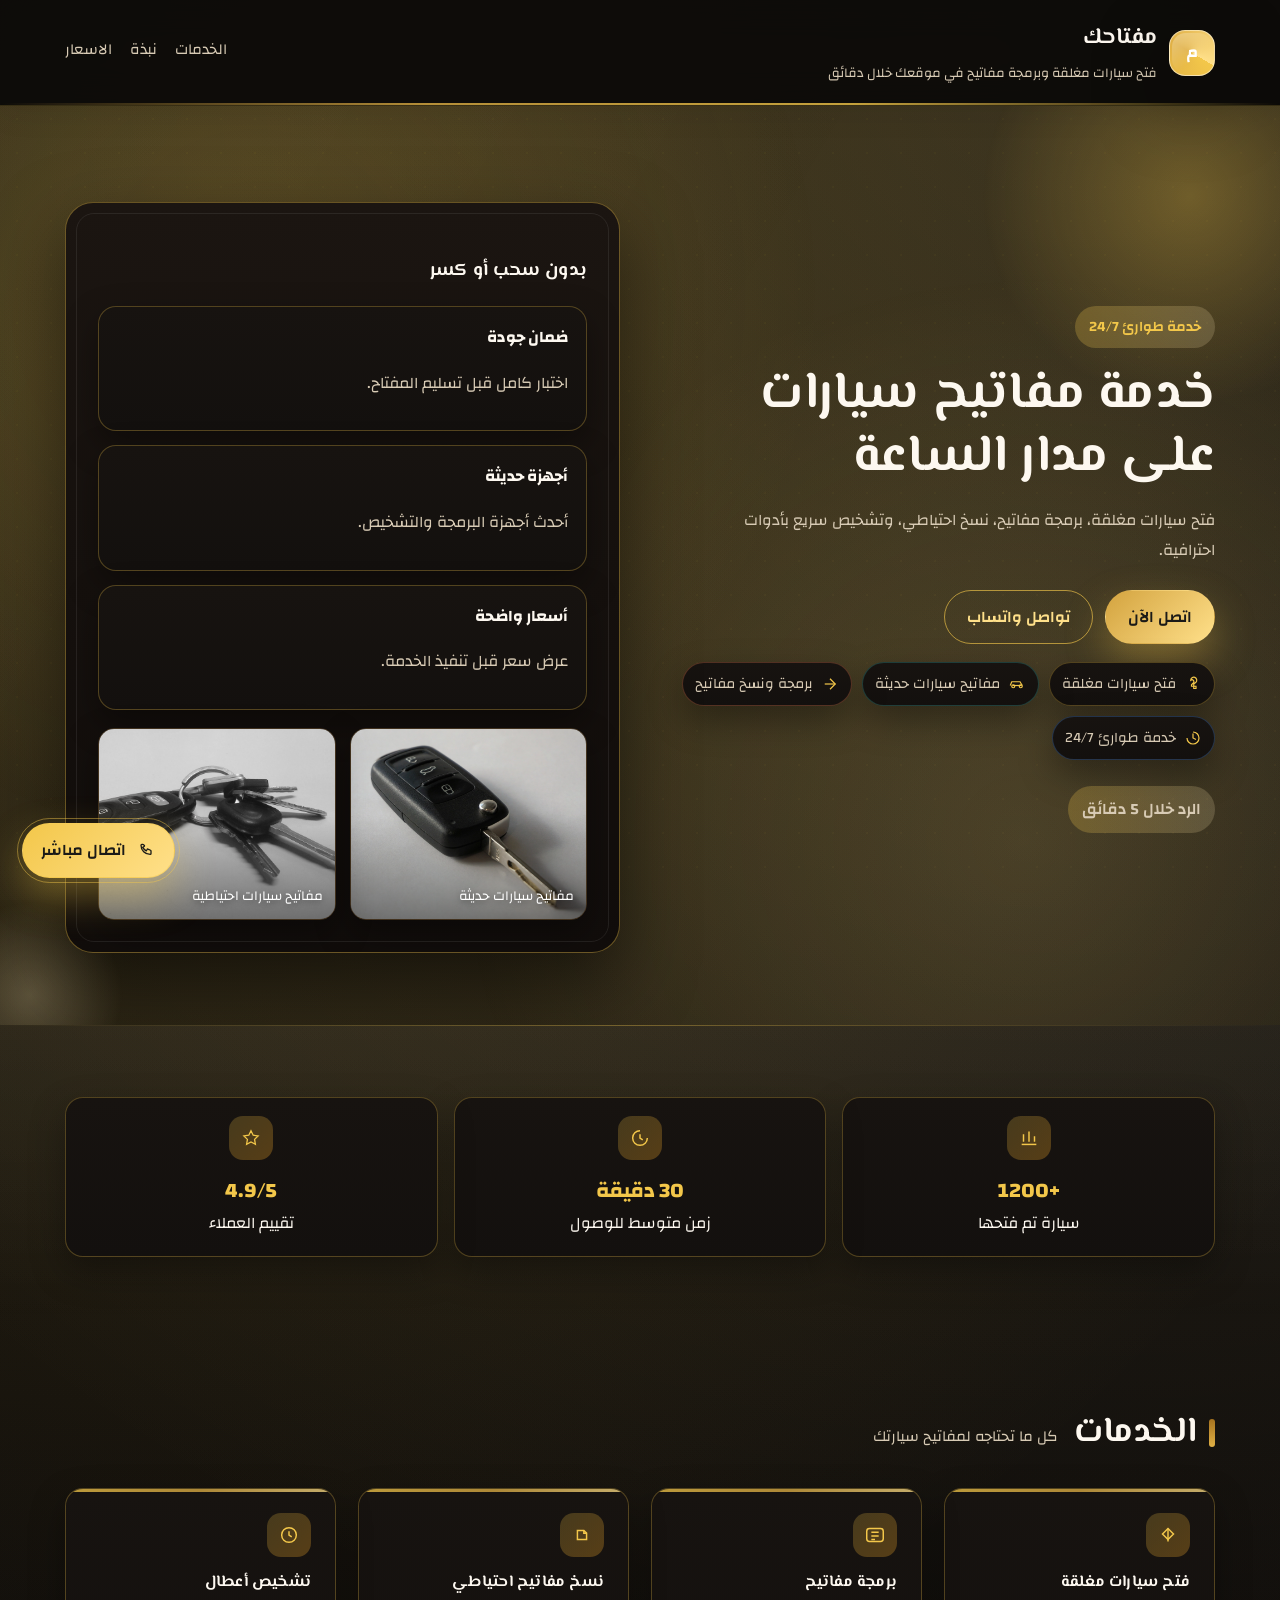
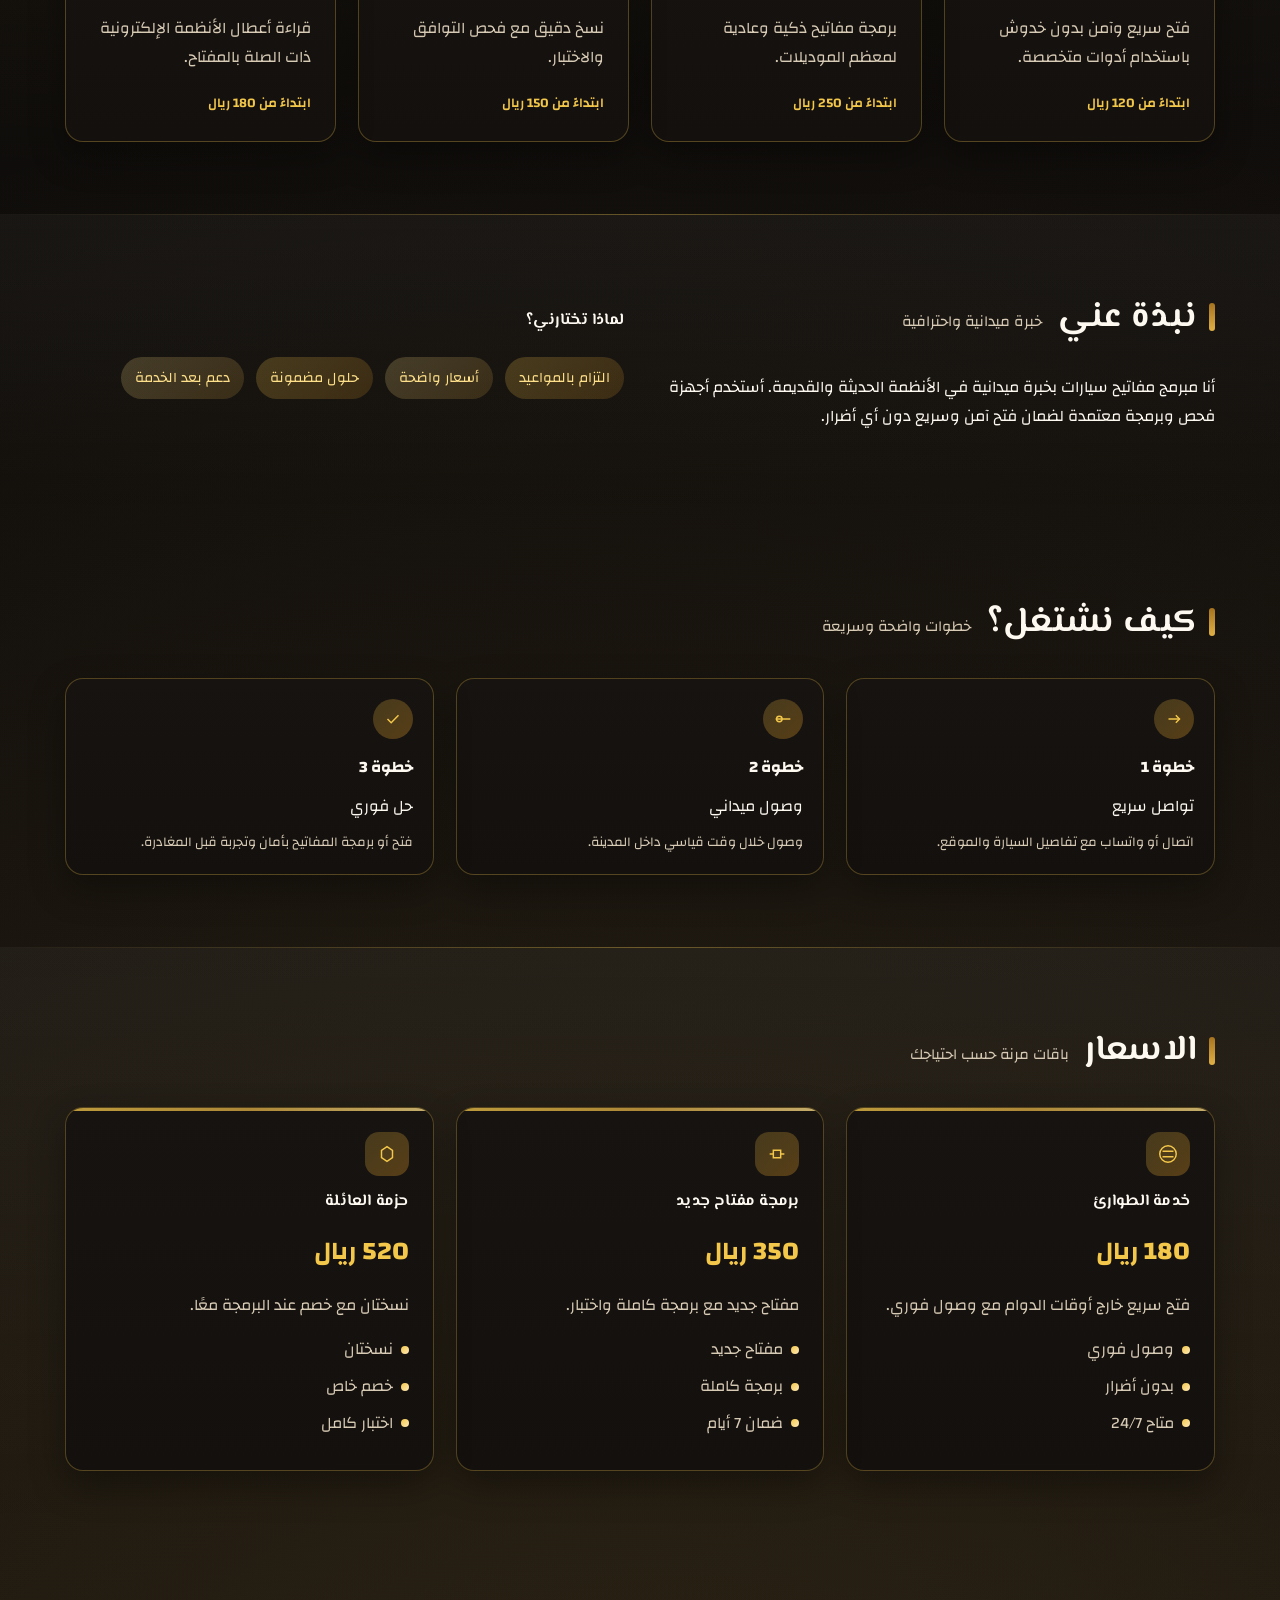
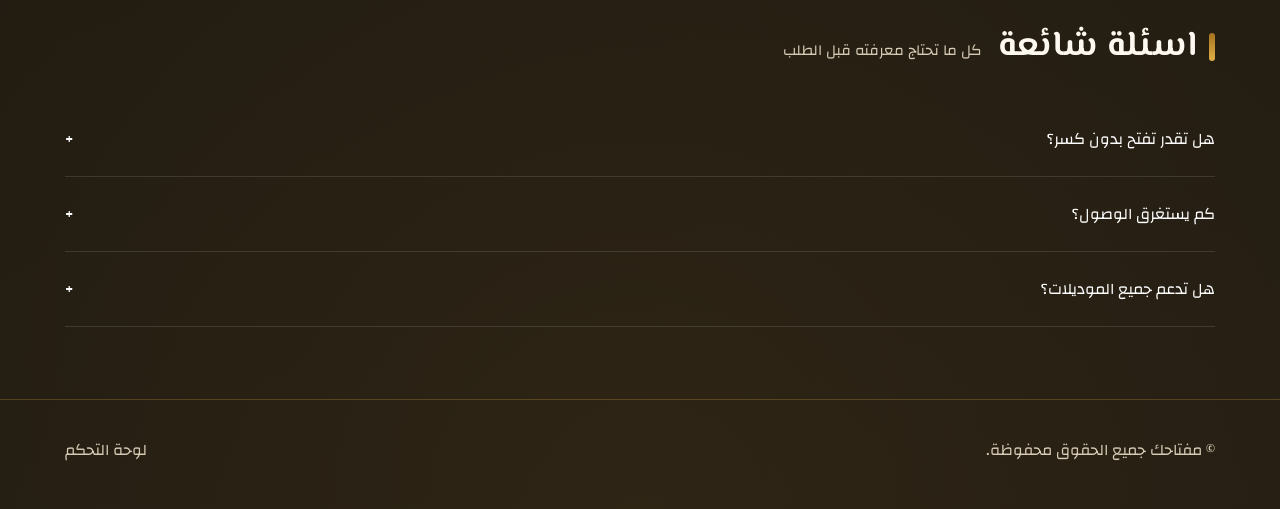
==== index.html @ 47e67a08 "Initial commit" ====
﻿<!DOCTYPE html>
<html lang="ar" dir="rtl">
  <head>
    <meta charset="UTF-8" />
    <meta name="viewport" content="width=device-width, initial-scale=1.0" />
    <meta
      name="keywords"
      content="فتح سيارات مغلقة, مفاتيح سيارات, برمجة مفاتيح, نسخ مفاتيح, فتح أبواب سيارات, فتح سيارات بدون ضرر, طوارئ مفاتيح, مبرمج مفاتيح, فتح سيارات قريب"
    />
    <title>مفتاحك | مفاتيح السيارات</title>
    <link rel="preconnect" href="https://fonts.googleapis.com" />
    <link rel="preconnect" href="https://fonts.gstatic.com" crossorigin />
    <link
      href="https://fonts.googleapis.com/css2?family=Changa:wght@300;400;600;700&family=El+Messiri:wght@400;600;700&display=swap"
      rel="stylesheet"
    />
    <link rel="stylesheet" href="assets/css/styles.css" />
  </head>
  <body>
    <div class="navbar">
      <div class="container inner">
        <div class="brand">
          <div class="brand-mark">م</div>
          <div>
            <h1 id="brandName"></h1>
            <small id="brandTagline"></small>
          </div>
        </div>
        <nav class="nav-links">
          <a href="#services">الخدمات</a>
          <a href="#about">نبذة</a>
          <a href="#pricing">الاسعار</a>
        </nav>
      </div>
    </div>

    <section class="hero">
      <div class="glow"></div>
      <div class="orb"></div>
      <div class="container hero-grid">
        <div>
          <span class="badge" id="heroBadge"></span>
          <h2 id="heroTitle"></h2>
          <p id="heroSubtitle"></p>
          <div class="hero-actions">
            <a class="btn btn-primary" id="ctaPrimary" href="#"></a>
            <a class="btn btn-secondary" id="ctaSecondary" href="#" target="_blank" rel="noopener"></a>
          </div>
          <div class="keyword-strip">
            <div class="keyword-pill">
              <svg viewBox="0 0 24 24" aria-hidden="true">
                <path d="M9 7a4 4 0 1 1 6.9 2.7L13 12v3h-3v-2l2.4-2.3A2 2 0 1 0 9 7Z" fill="none" stroke="currentColor" stroke-width="1.6" />
                <path d="M13 15h3v3h-3z" fill="none" stroke="currentColor" stroke-width="1.6" />
              </svg>
              فتح سيارات مغلقة
            </div>
            <div class="keyword-pill">
              <svg viewBox="0 0 24 24" aria-hidden="true">
                <path d="M3 14l2-5h11l3 5" fill="none" stroke="currentColor" stroke-width="1.6" />
                <path d="M7 17a2 2 0 1 0 0-4 2 2 0 0 0 0 4Zm10 0a2 2 0 1 0 0-4 2 2 0 0 0 0 4Z" fill="none" stroke="currentColor" stroke-width="1.6" />
                <path d="M6 14h12" fill="none" stroke="currentColor" stroke-width="1.6" />
              </svg>
              مفاتيح سيارات حديثة
            </div>
            <div class="keyword-pill">
              <svg viewBox="0 0 24 24" aria-hidden="true">
                <path d="M5 12h14" fill="none" stroke="currentColor" stroke-width="1.6" />
                <path d="M12 5l7 7-7 7" fill="none" stroke="currentColor" stroke-width="1.6" />
              </svg>
              برمجة ونسخ مفاتيح
            </div>
            <div class="keyword-pill">
              <svg viewBox="0 0 24 24" aria-hidden="true">
                <path d="M12 6v6l4 2" fill="none" stroke="currentColor" stroke-width="1.6" />
                <path d="M4 12a8 8 0 1 0 8-8" fill="none" stroke="currentColor" stroke-width="1.6" />
              </svg>
              خدمة طوارئ 24/7
            </div>
          </div>
          <p class="badge" id="responseTime"></p>
        </div>
        <div class="hero-card">
          <h3 id="heroHighlight"></h3>
          <div class="hero-meta">
            <div class="meta-card">
              <strong>ضمان جودة</strong>
              <p>اختبار كامل قبل تسليم المفتاح.</p>
            </div>
            <div class="meta-card">
              <strong>أجهزة حديثة</strong>
              <p>أحدث أجهزة البرمجة والتشخيص.</p>
            </div>
            <div class="meta-card">
              <strong>أسعار واضحة</strong>
              <p>عرض سعر قبل تنفيذ الخدمة.</p>
            </div>
          </div>
          <div class="hero-gallery">
            <figure>
              <img src="assets/images/car-keys.jpg" alt="مفاتيح سيارات حديثة" loading="lazy" />
              <figcaption>مفاتيح سيارات حديثة</figcaption>
            </figure>
            <figure>
              <img src="assets/images/car-remote.jpg" alt="مفاتيح سيارات احتياطية" loading="lazy" />
              <figcaption>مفاتيح سيارات احتياطية</figcaption>
            </figure>
          </div>
        </div>
      </div>
    </section>

    <section class="section">
      <div class="container stat-grid" id="statsList"></div>
    </section>

    <section class="section" id="services">
      <div class="container">
        <div class="section-title">
          <h3>الخدمات</h3>
          <span>كل ما تحتاجه لمفاتيح سيارتك</span>
        </div>
        <div class="grid grid-3" id="serviceList"></div>
      </div>
    </section>

    <section class="section" id="about">
      <div class="container about-layout">
        <div>
          <div class="section-title">
            <h3 id="aboutTitle"></h3>
            <span>خبرة ميدانية واحترافية</span>
          </div>
          <p id="aboutBody"></p>
        </div>
        <div>
          <h4>لماذا تختارني؟</h4>
          <div class="tags" id="aboutValues"></div>
        </div>
      </div>
    </section>

    <section class="section">
      <div class="container">
        <div class="section-title">
          <h3>كيف نشتغل؟</h3>
          <span>خطوات واضحة وسريعة</span>
        </div>
        <div class="grid grid-3" id="processList"></div>
      </div>
    </section>

    <section class="section" id="pricing">
      <div class="container">
        <div class="section-title">
          <h3>الاسعار</h3>
          <span>باقات مرنة حسب احتياجك</span>
        </div>
        <div class="grid grid-3" id="pricingList"></div>
      </div>
    </section>

    <section class="section">
      <div class="container">
        <div class="section-title">
          <h3>اسئلة شائعة</h3>
          <span>كل ما تحتاج معرفته قبل الطلب</span>
        </div>
        <div id="faqList"></div>
      </div>
    </section>

    <footer class="footer">
      <div class="container footer-inner">
        <span>© <span id="brandNameFooter"></span> جميع الحقوق محفوظة.</span>
        <a href="admin.html">لوحة التحكم</a>
      </div>
    </footer>

    <a class="floating-call" id="floatingCall" href="#" aria-label="اتصال مباشر">
      <svg viewBox="0 0 24 24" aria-hidden="true">
        <path
          d="M7 4c-.6 0-1 .4-1 1 0 6.1 4.9 11 11 11 .6 0 1-.4 1-1v-3c0-.4-.2-.7-.6-.9l-3-1.3c-.4-.2-.9 0-1.1.4l-1 1.6a9.7 9.7 0 0 1-4.2-4.2l1.6-1c.4-.2.6-.7.4-1.1L9 4.6C8.8 4.2 8.4 4 8 4H7Z"
          fill="none"
          stroke="currentColor"
          stroke-width="1.6"
          stroke-linejoin="round"
        />
      </svg>
      اتصال مباشر
    </a>

    <script src="assets/js/data.js"></script>
    <script src="assets/js/site.js"></script>
  </body>
</html>
---- assets/css/styles.css ----
﻿:root {
  --bg: #f3efe7;
  --bg-2: #fdf7f1;
  --ink: #1c1a17;
  --muted: #6f5f50;
  --primary: #195c58;
  --primary-2: #3aa7a0;
  --accent: #d4a05a;
  --accent-2: #f2d9ad;
  --accent-3: #e57a52;
  --accent-4: #4a86d7;
  --action: #2b6fe0;
  --action-2: #7fb0ff;
  --card: #fffdf9;
  --border: rgba(28, 24, 20, 0.12);
  --shadow: 0 28px 70px rgba(18, 12, 8, 0.14);
  --shadow-soft: 0 14px 34px rgba(18, 12, 8, 0.08);
  --radius-lg: 28px;
  --radius-md: 18px;
  --radius-sm: 12px;
  --font-body: "Changa", sans-serif;
  --font-display: "El Messiri", "Changa", sans-serif;
}

* {
  box-sizing: border-box;
}

html {
  scroll-behavior: smooth;
}

body {
  margin: 0;
  font-family: var(--font-body);
  background:
    radial-gradient(circle at 12% 10%, rgba(58, 167, 160, 0.14), transparent 38%),
    radial-gradient(circle at 85% 0%, rgba(212, 160, 90, 0.18), transparent 42%),
    linear-gradient(160deg, var(--bg), var(--bg-2));
  color: var(--ink);
  min-height: 100vh;
  line-height: 1.8;
  -webkit-font-smoothing: antialiased;
}

body::before {
  content: "";
  position: fixed;
  inset: 0;
  background-image: linear-gradient(120deg, rgba(255, 255, 255, 0.5), transparent 55%);
  opacity: 0.25;
  pointer-events: none;
  z-index: -2;
}

body::after {
  content: "";
  position: fixed;
  inset: 0;
  background-image: radial-gradient(rgba(25, 92, 88, 0.08) 1px, transparent 1px);
  background-size: 32px 32px;
  opacity: 0.3;
  pointer-events: none;
  z-index: -1;
}

img {
  max-width: 100%;
  display: block;
}

a {
  color: inherit;
  text-decoration: none;
}

a:focus-visible,
button:focus-visible {
  outline: 2px solid rgba(25, 92, 88, 0.35);
  outline-offset: 3px;
}

button {
  font-family: inherit;
}

small {
  color: var(--muted);
}

h1,
h2,
h3,
h4 {
  font-family: var(--font-display);
  letter-spacing: 0.2px;
}

.container {
  width: min(1150px, 90vw);
  margin: 0 auto;
}

.navbar {
  position: sticky;
  top: 0;
  z-index: 20;
  background: rgba(243, 239, 231, 0.9);
  backdrop-filter: blur(16px);
  border-bottom: 1px solid var(--border);
  box-shadow: 0 10px 28px rgba(18, 12, 8, 0.06);
}

.navbar::after {
  content: "";
  position: absolute;
  inset-inline: 0;
  bottom: 0;
  height: 2px;
  background: linear-gradient(90deg, transparent, var(--accent), var(--primary), transparent);
  opacity: 0.8;
}

.navbar .inner {
  display: flex;
  align-items: center;
  justify-content: space-between;
  padding: 18px 0;
  gap: 12px;
}

.brand {
  display: flex;
  align-items: center;
  gap: 12px;
}

.brand-mark {
  width: 46px;
  height: 46px;
  border-radius: 16px;
  background: conic-gradient(from 120deg, var(--primary), var(--accent), var(--primary-2));
  display: grid;
  place-items: center;
  color: #fff;
  font-weight: 700;
  box-shadow: var(--shadow);
  border: 1px solid rgba(255, 255, 255, 0.5);
  position: relative;
  overflow: hidden;
}

.brand-mark::after {
  content: "";
  position: absolute;
  inset: 2px;
  border-radius: 14px;
  background: linear-gradient(140deg, rgba(255, 255, 255, 0.5), transparent 60%);
  opacity: 0.6;
  pointer-events: none;
}

.brand h1 {
  margin: 0;
  font-size: 1.4rem;
}

.nav-links {
  display: flex;
  gap: 18px;
  font-size: 0.95rem;
  color: var(--muted);
}

.nav-links a {
  position: relative;
  padding-bottom: 6px;
}

.nav-links a::after {
  content: "";
  position: absolute;
  left: 0;
  right: 0;
  bottom: 0;
  height: 2px;
  background: linear-gradient(90deg, var(--primary), var(--accent-3));
  transform: scaleX(0);
  transform-origin: right;
  transition: transform 0.2s ease;
}

.nav-links a:hover {
  color: var(--primary);
}

.nav-links a:hover::after {
  transform: scaleX(1);
  transform-origin: left;
}

.hero {
  position: relative;
  padding: 96px 0 72px;
  overflow: hidden;
}

.hero::before {
  content: "";
  position: absolute;
  inset: 0;
  background: radial-gradient(circle at 20% 20%, rgba(74, 134, 215, 0.12), transparent 45%);
  opacity: 0.8;
  z-index: 0;
}

.hero::after {
  content: "";
  position: absolute;
  inset: 0;
  background: radial-gradient(circle at 80% 80%, rgba(229, 122, 82, 0.12), transparent 45%);
  opacity: 0.9;
  z-index: 0;
}

.hero-grid {
  display: grid;
  grid-template-columns: repeat(auto-fit, minmax(280px, 1fr));
  gap: 40px;
  align-items: center;
  position: relative;
  z-index: 1;
}

.hero-card {
  position: relative;
  background: linear-gradient(180deg, #ffffff, #fff6ea);
  padding: 32px;
  border-radius: var(--radius-lg);
  box-shadow: var(--shadow);
  border: 1px solid rgba(212, 160, 90, 0.25);
  transition: transform 0.3s ease, box-shadow 0.3s ease;
  animation: fade-up 1s ease both;
  animation-delay: 0.1s;
}

.hero-card::after {
  content: "";
  position: absolute;
  inset: 10px;
  border-radius: calc(var(--radius-lg) - 10px);
  border: 1px solid rgba(255, 255, 255, 0.7);
  pointer-events: none;
}

.hero-card:hover {
  transform: translateY(-6px);
  box-shadow: 0 32px 90px rgba(17, 12, 8, 0.2);
}

.hero h2 {
  font-size: clamp(2.1rem, 4.4vw, 3.25rem);
  margin: 16px 0 12px;
  line-height: 1.2;
}

.badge {
  display: inline-flex;
  align-items: center;
  gap: 8px;
  padding: 8px 14px;
  border-radius: 99px;
  background: linear-gradient(90deg, rgba(25, 92, 88, 0.16), rgba(212, 160, 90, 0.16));
  color: var(--primary);
  font-weight: 600;
  font-size: 0.9rem;
}

.hero p {
  color: var(--muted);
  line-height: 1.9;
  font-size: 1rem;
  max-width: 520px;
}

#heroBadge {
  animation: fade-up 0.7s ease both;
}

#heroTitle {
  animation: fade-up 0.85s ease both;
  animation-delay: 0.05s;
}

#heroSubtitle {
  animation: fade-up 0.9s ease both;
  animation-delay: 0.12s;
}

.hero-actions {
  animation: fade-up 0.95s ease both;
  animation-delay: 0.18s;
}

.keyword-strip {
  animation: fade-up 1s ease both;
  animation-delay: 0.24s;
}

#responseTime {
  animation: fade-up 1s ease both;
  animation-delay: 0.3s;
}

.hero-actions {
  display: flex;
  flex-wrap: wrap;
  gap: 12px;
  margin-top: 24px;
  align-items: center;
}

.keyword-strip {
  display: flex;
  flex-wrap: wrap;
  gap: 10px;
  margin: 18px 0 10px;
}

.keyword-pill {
  display: inline-flex;
  align-items: center;
  gap: 8px;
  padding: 8px 12px;
  border-radius: 999px;
  background: linear-gradient(180deg, #ffffff, #fff6ec);
  border: 1px solid rgba(212, 160, 90, 0.2);
  box-shadow: var(--shadow-soft);
  color: var(--muted);
  font-size: 0.9rem;
  transition: transform 0.2s ease, box-shadow 0.2s ease, color 0.2s ease;
}

.keyword-pill:nth-child(2) {
  border-color: rgba(58, 167, 160, 0.3);
}

.keyword-pill:nth-child(3) {
  border-color: rgba(229, 122, 82, 0.3);
}

.keyword-pill:nth-child(4) {
  border-color: rgba(74, 134, 215, 0.3);
}

.keyword-pill svg {
  width: 18px;
  height: 18px;
  color: var(--primary);
  transition: transform 0.2s ease;
}

.keyword-pill:hover {
  transform: translateY(-2px);
  box-shadow: var(--shadow);
  color: var(--primary);
}

.keyword-pill:hover svg {
  transform: rotate(-8deg) scale(1.05);
}

.contact-strip {
  display: grid;
  grid-template-columns: repeat(auto-fit, minmax(220px, 1fr));
  gap: 12px;
  margin: 18px 0 8px;
}

.contact-pill {
  display: flex;
  align-items: center;
  justify-content: space-between;
  padding: 12px 16px;
  border-radius: 16px;
  background: linear-gradient(180deg, #ffffff, #f7f2eb);
  border: 1px solid rgba(74, 134, 215, 0.2);
  box-shadow: var(--shadow-soft);
  font-weight: 600;
  transition: transform 0.2s ease, box-shadow 0.2s ease;
}

.contact-pill span {
  color: var(--muted);
  font-size: 0.9rem;
}

.contact-pill strong {
  font-size: 1.05rem;
  color: var(--accent-4);
  letter-spacing: 0.4px;
}

.contact-pill:hover {
  transform: translateY(-3px);
  box-shadow: var(--shadow);
}

.btn {
  padding: 12px 22px;
  border-radius: 999px;
  border: 1px solid transparent;
  font-weight: 600;
  cursor: pointer;
  transition: transform 0.2s ease, box-shadow 0.2s ease, background 0.2s ease;
}

.btn-primary {
  background: linear-gradient(135deg, #144943, var(--primary), var(--accent-3));
  color: #fff;
  box-shadow: 0 18px 40px rgba(25, 92, 88, 0.28);
  background-size: 160% 160%;
  background-position: 0% 50%;
}

.btn-secondary {
  background: linear-gradient(135deg, rgba(212, 160, 90, 0.15), rgba(25, 92, 88, 0.1));
  border-color: rgba(212, 160, 90, 0.5);
  color: var(--primary);
  background-size: 160% 160%;
  background-position: 0% 50%;
}

.btn:hover {
  transform: translateY(-2px);
}

.btn-primary:hover {
  box-shadow: 0 22px 50px rgba(25, 92, 88, 0.35);
  background-position: 100% 50%;
}

.btn-secondary:hover {
  background: linear-gradient(135deg, rgba(212, 160, 90, 0.25), rgba(25, 92, 88, 0.15));
  background-position: 100% 50%;
}

.hero-meta {
  display: grid;
  gap: 14px;
}

.hero-meta .meta-card {
  background: #fff7ed;
  border-radius: var(--radius-md);
  padding: 16px 18px;
  border: 1px solid rgba(212, 160, 90, 0.22);
  transition: transform 0.2s ease;
}

.hero-meta .meta-card:hover {
  transform: translateX(-4px);
}

.hero-gallery {
  display: grid;
  grid-template-columns: repeat(2, minmax(0, 1fr));
  gap: 14px;
  margin-top: 18px;
}

.hero-gallery figure {
  margin: 0;
  position: relative;
  border-radius: 16px;
  overflow: hidden;
  border: 1px solid rgba(212, 160, 90, 0.25);
  box-shadow: var(--shadow-soft);
  transition: transform 0.3s ease, box-shadow 0.3s ease;
  animation: fade-up 0.9s ease both;
  animation-delay: 0.28s;
}

.hero-gallery figure::after {
  content: "";
  position: absolute;
  inset: 0;
  background: linear-gradient(180deg, rgba(0, 0, 0, 0) 45%, rgba(0, 0, 0, 0.45));
}

.hero-gallery img {
  width: 100%;
  height: clamp(150px, 22vw, 190px);
  object-fit: cover;
  display: block;
  transition: transform 0.3s ease;
}

.hero-gallery figcaption {
  position: absolute;
  bottom: 10px;
  right: 12px;
  color: #fff;
  font-size: 0.85rem;
  z-index: 1;
  text-shadow: 0 2px 6px rgba(0, 0, 0, 0.4);
}

.hero-gallery figure:hover img {
  transform: scale(1.05);
}

.hero-gallery figure:hover {
  transform: translateY(-4px);
  box-shadow: var(--shadow);
}

.section {
  padding: 72px 0;
  position: relative;
}

.section:nth-of-type(even) {
  background: linear-gradient(180deg, rgba(255, 255, 255, 0.6), rgba(255, 255, 255, 0.2));
}

.section:nth-of-type(even)::before {
  content: "";
  position: absolute;
  inset-inline: 0;
  top: 0;
  height: 1px;
  background: linear-gradient(90deg, transparent, rgba(212, 160, 90, 0.4), transparent);
}

.section-title {
  display: flex;
  align-items: baseline;
  gap: 16px;
  margin-bottom: 24px;
}

.section-title h3 {
  margin: 0;
  font-size: clamp(1.6rem, 3vw, 2.2rem);
  position: relative;
  padding-right: 18px;
}

.section-title h3::before {
  content: "";
  position: absolute;
  right: 0;
  top: 50%;
  transform: translateY(-50%);
  width: 6px;
  height: 28px;
  border-radius: 6px;
  background: linear-gradient(180deg, var(--accent-3), var(--accent));
}

.section-title span {
  color: var(--muted);
  font-size: 0.95rem;
}

.grid {
  display: grid;
  gap: 22px;
}

.grid-3 {
  grid-template-columns: repeat(auto-fit, minmax(220px, 1fr));
}

.card {
  position: relative;
  background: linear-gradient(180deg, #ffffff, #fff8ee);
  border-radius: var(--radius-md);
  padding: 24px;
  border: 1px solid rgba(212, 160, 90, 0.18);
  box-shadow: var(--shadow-soft);
  transition: transform 0.25s ease, box-shadow 0.25s ease;
  overflow: hidden;
}

.card::before {
  content: "";
  position: absolute;
  inset-inline: 0;
  top: 0;
  height: 3px;
  background: linear-gradient(90deg, var(--primary), var(--accent), var(--accent-3), var(--accent-4));
  opacity: 0.6;
}

.card::after {
  content: "";
  position: absolute;
  inset: 0;
  background: radial-gradient(circle at top, rgba(255, 255, 255, 0.75), transparent 55%);
  opacity: 0;
  transition: opacity 0.3s ease;
  pointer-events: none;
}

.card:hover {
  transform: translateY(-6px);
  box-shadow: var(--shadow);
}

.card:hover::after {
  opacity: 1;
}

.card h4 {
  margin-top: 0;
  margin-bottom: 12px;
}

.card p {
  color: var(--muted);
  line-height: 1.8;
}

.card small {
  color: var(--primary);
  font-weight: 600;
}

.card-icon,
.stat-icon,
.icon-pill {
  display: inline-flex;
  align-items: center;
  justify-content: center;
  color: var(--primary);
  width: 44px;
  height: 44px;
  border-radius: 14px;
  background: linear-gradient(135deg, rgba(25, 92, 88, 0.14), rgba(212, 160, 90, 0.28));
  margin-bottom: 12px;
}

.card-icon svg,
.stat-icon svg,
.icon-pill svg {
  width: 22px;
  height: 22px;
}

.icon-pill {
  width: 40px;
  height: 40px;
  border-radius: 50%;
  margin-bottom: 4px;
}

.stat-icon {
  margin: 0 auto 12px;
}

.about-layout {
  display: grid;
  grid-template-columns: repeat(auto-fit, minmax(280px, 1fr));
  gap: 32px;
}

.tags {
  display: flex;
  flex-wrap: wrap;
  gap: 12px;
}

.tag {
  background: linear-gradient(135deg, rgba(25, 92, 88, 0.14), rgba(74, 134, 215, 0.2));
  color: var(--primary);
  padding: 8px 14px;
  border-radius: 999px;
  font-size: 0.9rem;
}

.tag:nth-child(2n) {
  background: linear-gradient(135deg, rgba(212, 160, 90, 0.18), rgba(229, 122, 82, 0.2));
}

.process-step {
  display: grid;
  gap: 10px;
  padding: 20px;
  border: 1px dashed rgba(25, 92, 88, 0.28);
  border-radius: var(--radius-md);
  background: rgba(255, 255, 255, 0.88);
  transition: transform 0.25s ease, box-shadow 0.25s ease;
}

.process-step:hover {
  transform: translateY(-6px);
  box-shadow: var(--shadow-soft);
}

.pricing-card {
  position: relative;
  overflow: hidden;
}

.pricing-card::after {
  content: "";
  position: absolute;
  inset: 0;
  background: radial-gradient(circle at top, rgba(25, 92, 88, 0.08), transparent 60%);
  pointer-events: none;
}

.price {
  font-size: 1.6rem;
  font-weight: 700;
  color: var(--primary);
}

.feature-list {
  list-style: none;
  padding: 0;
  margin: 16px 0 0;
  color: var(--muted);
}

.feature-list li {
  margin-bottom: 8px;
  display: flex;
  gap: 8px;
  align-items: center;
}

.feature-dot {
  width: 8px;
  height: 8px;
  border-radius: 50%;
  background: linear-gradient(135deg, var(--accent), var(--accent-4));
  flex-shrink: 0;
}

.faq-item {
  border-bottom: 1px solid var(--border);
  padding: 16px 0;
}

.faq-item button {
  width: 100%;
  background: none;
  border: none;
  text-align: right;
  font-size: 1rem;
  cursor: pointer;
  display: flex;
  justify-content: space-between;
  align-items: center;
  gap: 12px;
  padding: 6px 0;
}

.faq-item p {
  margin: 12px 0 0;
  color: var(--muted);
  display: none;
}

.faq-item.open p {
  display: block;
}

.contact-grid {
  display: grid;
  grid-template-columns: repeat(auto-fit, minmax(260px, 1fr));
  gap: 24px;
}

.input {
  width: 100%;
  padding: 12px 14px;
  border-radius: 12px;
  border: 1px solid var(--border);
  background: #fff;
  font-family: inherit;
  margin: 8px 0 12px;
}

textarea.input {
  min-height: 120px;
  resize: vertical;
}

label {
  display: block;
  color: var(--muted);
  font-size: 0.9rem;
}

.footer {
  padding: 36px 0 44px;
  border-top: 1px solid var(--border);
  color: var(--muted);
}

.footer-inner {
  display: flex;
  justify-content: space-between;
  flex-wrap: wrap;
  gap: 12px;
}

.stat-grid {
  display: grid;
  grid-template-columns: repeat(auto-fit, minmax(160px, 1fr));
  gap: 16px;
}

.stat {
  background: linear-gradient(180deg, #ffffff, #fff8ee);
  border-radius: var(--radius-md);
  padding: 18px;
  text-align: center;
  border: 1px solid rgba(212, 160, 90, 0.18);
  transition: transform 0.25s ease, box-shadow 0.25s ease;
}

.stat:hover {
  transform: translateY(-6px);
  box-shadow: var(--shadow-soft);
}

.stat strong {
  display: block;
  font-size: 1.3rem;
  color: var(--primary);
}

.glow {
  position: absolute;
  width: 420px;
  height: 420px;
  background: radial-gradient(circle, rgba(25, 92, 88, 0.24), transparent 70%);
  top: -120px;
  right: -120px;
  filter: blur(0.5px);
  z-index: 0;
  animation: float 12s ease-in-out infinite;
}

.orb {
  position: absolute;
  width: 220px;
  height: 220px;
  border-radius: 50%;
  background: radial-gradient(circle, rgba(212, 160, 90, 0.28), transparent 60%);
  bottom: -80px;
  left: -80px;
  animation: float 10s ease-in-out infinite reverse;
}

@keyframes float {
  0%,
  100% {
    transform: translateY(0);
  }
  50% {
    transform: translateY(-16px);
  }
}

@keyframes fade-up {
  from {
    opacity: 0;
    transform: translateY(18px);
  }
  to {
    opacity: 1;
    transform: translateY(0);
  }
}

.reveal {
  opacity: 0;
  transform: translateY(24px) scale(0.98);
  filter: blur(6px);
  transition: opacity 0.6s ease, transform 0.6s ease, filter 0.6s ease;
}

.reveal.is-visible {
  opacity: 1;
  transform: translateY(0) scale(1);
  filter: blur(0);
}

.floating-call {
  position: fixed;
  bottom: 22px;
  left: 22px;
  right: auto;
  display: inline-flex;
  align-items: center;
  gap: 10px;
  padding: 12px 18px;
  border-radius: 999px;
  background: linear-gradient(135deg, var(--action), var(--action-2));
  color: #fff;
  font-weight: 600;
  box-shadow: 0 18px 40px rgba(43, 111, 224, 0.35);
  border: 1px solid rgba(255, 255, 255, 0.35);
  z-index: 50;
  transition: transform 0.2s ease, box-shadow 0.2s ease;
  background-size: 160% 160%;
  background-position: 0% 50%;
}

.floating-call svg {
  width: 20px;
  height: 20px;
}

.floating-call:hover {
  transform: translateY(-3px);
  box-shadow: 0 22px 50px rgba(43, 111, 224, 0.45);
  background-position: 100% 50%;
}

.floating-call::after {
  content: "";
  position: absolute;
  inset: -6px;
  border-radius: inherit;
  border: 1px solid rgba(43, 111, 224, 0.35);
  animation: pulse 2.4s ease-out infinite;
  pointer-events: none;
}

@keyframes pulse {
  0% {
    transform: scale(1);
    opacity: 0.6;
  }
  100% {
    transform: scale(1.25);
    opacity: 0;
  }
}

.admin-body {
  background: linear-gradient(160deg, #f6f2eb, #fdf9f3);
}

.admin-topbar {
  position: sticky;
  top: 0;
  z-index: 10;
  background: rgba(255, 253, 249, 0.92);
  border-bottom: 1px solid var(--border);
  backdrop-filter: blur(12px);
}

.admin-topbar-inner {
  display: flex;
  align-items: center;
  justify-content: space-between;
  gap: 12px;
  padding: 20px 0;
}

.admin-topbar h1 {
  margin: 0;
  font-size: 1.6rem;
}

.admin-topbar p {
  margin: 6px 0 0;
  color: var(--muted);
  font-size: 0.95rem;
}

.admin-content {
  padding: 32px 0 60px;
}

.admin-card {
  background: #fff;
  border: 1px solid var(--border);
  box-shadow: var(--shadow-soft);
  border-radius: var(--radius-md);
  padding: 24px;
  margin-bottom: 22px;
}

.admin-card h3 {
  margin: 0 0 16px;
}

.admin-grid {
  display: grid;
  grid-template-columns: repeat(auto-fit, minmax(240px, 1fr));
  gap: 16px;
}

.admin-actions {
  display: flex;
  gap: 12px;
  flex-wrap: wrap;
}

.status {
  padding: 10px 14px;
  border-radius: 12px;
  background: rgba(25, 92, 88, 0.12);
  color: var(--primary);
  font-weight: 600;
}

.table {
  width: 100%;
  border-collapse: collapse;
  font-size: 0.95rem;
  display: block;
  overflow-x: auto;
}

.table th,
.table td {
  text-align: right;
  padding: 10px;
  border-bottom: 1px solid var(--border);
}

.table th {
  color: var(--muted);
}

.admin-card-header {
  display: flex;
  align-items: center;
  justify-content: space-between;
  gap: 12px;
  margin-bottom: 12px;
}

.admin-hint {
  color: var(--muted);
  font-size: 0.9rem;
}

.pricing-editor {
  display: grid;
  gap: 16px;
}

.pricing-item {
  border: 1px dashed rgba(25, 92, 88, 0.25);
  border-radius: 16px;
  padding: 16px;
  background: rgba(255, 255, 255, 0.9);
}

.pricing-actions {
  display: flex;
  justify-content: flex-end;
  margin-top: 10px;
}

@media (max-width: 1024px) {
  .hero {
    padding: 80px 0 60px;
  }

  .hero-grid {
    gap: 32px;
  }
}

@media (max-width: 900px) {
  .nav-links {
    display: none;
  }

  .navbar .inner {
    flex-direction: column;
    align-items: flex-start;
  }

  .hero-actions .btn {
    flex: 1 1 160px;
    text-align: center;
  }

  .contact-strip {
    grid-template-columns: 1fr;
  }

  .hero-gallery {
    grid-template-columns: 1fr;
  }

  .keyword-strip {
    gap: 8px;
  }

  .section-title {
    flex-direction: column;
    align-items: flex-start;
    gap: 6px;
  }

  .stat-grid {
    grid-template-columns: repeat(2, minmax(0, 1fr));
  }
}

@media (max-width: 700px) {
  .admin-topbar-inner {
    flex-direction: column;
    align-items: flex-start;
  }

  .admin-grid {
    grid-template-columns: 1fr;
  }
}

@media (max-width: 600px) {
  .container {
    width: min(94vw, 520px);
  }

  .hero {
    padding: 64px 0 44px;
  }

  .hero h2 {
    font-size: clamp(1.8rem, 7vw, 2.4rem);
  }

  .badge {
    font-size: 0.82rem;
  }

  .card,
  .hero-card {
    padding: 18px;
  }

  .section {
    padding: 50px 0;
  }

  .grid {
    gap: 16px;
  }

  .stat-grid {
    grid-template-columns: 1fr;
  }

  .contact-pill {
    flex-direction: column;
    align-items: flex-start;
    gap: 4px;
  }

  .keyword-pill {
    width: 100%;
    justify-content: flex-start;
  }

  .floating-call {
    left: 16px;
    right: auto;
    bottom: 16px;
    padding: 10px 14px;
    font-size: 0.9rem;
  }

  .footer-inner {
    flex-direction: column;
    align-items: flex-start;
  }

  .table {
    font-size: 0.88rem;
  }
}

/* Black & gold theme override */
:root {
  --bg: #0a0908;
  --bg-2: #16120f;
  --ink: #fdf8f0;
  --muted: #d8cbb5;
  --primary: #f3c74a;
  --primary-2: #ffe08a;
  --accent: #e0b045;
  --accent-2: #ffeab8;
  --accent-3: #a6731f;
  --accent-4: #f0c75f;
  --action: #f3c74a;
  --action-2: #ffe08a;
  --card: #171310;
  --border: rgba(253, 248, 240, 0.12);
  --shadow: 0 28px 70px rgba(0, 0, 0, 0.5);
  --shadow-soft: 0 14px 34px rgba(0, 0, 0, 0.35);
}

body {
  background:
    radial-gradient(circle at 12% 10%, rgba(243, 199, 74, 0.18), transparent 40%),
    radial-gradient(circle at 85% 0%, rgba(255, 224, 138, 0.16), transparent 45%),
    radial-gradient(circle at 50% 100%, rgba(224, 176, 69, 0.12), transparent 55%),
    linear-gradient(160deg, var(--bg), var(--bg-2));
  color: var(--ink);
}

body::before {
  background-image: linear-gradient(120deg, rgba(255, 255, 255, 0.08), transparent 55%);
  opacity: 0.3;
}

body::after {
  background-image: radial-gradient(rgba(243, 199, 74, 0.14) 1px, transparent 1px);
  background-size: 34px 34px;
  opacity: 0.25;
}

.navbar {
  background: rgba(10, 9, 8, 0.92);
  border-bottom: 1px solid rgba(243, 199, 74, 0.18);
}

.navbar::after {
  background: linear-gradient(90deg, transparent, var(--accent), var(--primary), transparent);
}

.nav-links {
  color: var(--muted);
}

.hero::before {
  background: radial-gradient(circle at 20% 20%, rgba(243, 199, 74, 0.16), transparent 45%);
}

.hero::after {
  background: radial-gradient(circle at 80% 80%, rgba(255, 224, 138, 0.16), transparent 45%);
}

.hero-card {
  background: linear-gradient(180deg, #1b1511, #110d0b);
  border: 1px solid rgba(243, 199, 74, 0.38);
}

.hero-card::after {
  border: 1px solid rgba(255, 255, 255, 0.08);
}

.badge {
  background: linear-gradient(90deg, rgba(243, 199, 74, 0.25), rgba(255, 234, 184, 0.18));
  color: var(--primary);
}

.faq-item button {
  color: #fff;
}

.btn-primary {
  background: linear-gradient(135deg, #d3a33f, #ffe08a);
  color: #1b1a17;
  box-shadow: 0 18px 40px rgba(243, 199, 74, 0.35);
}

.btn-secondary {
  background: transparent;
  border-color: rgba(243, 199, 74, 0.65);
  color: var(--primary-2);
}

.btn-secondary:hover {
  background: rgba(243, 199, 74, 0.14);
}

.keyword-pill,
.contact-pill,
.card,
.stat,
.process-step,
.hero-meta .meta-card {
  background: linear-gradient(180deg, #171310, #13100e);
  border: 1px solid rgba(243, 199, 74, 0.28);
  box-shadow: var(--shadow-soft);
}

.contact-pill strong {
  color: var(--primary);
}

.card::before {
  background: linear-gradient(90deg, var(--primary), var(--accent), var(--primary-2));
  opacity: 0.75;
}

.card-icon,
.stat-icon,
.icon-pill {
  background: linear-gradient(135deg, rgba(243, 199, 74, 0.22), rgba(166, 115, 31, 0.45));
  color: var(--primary);
}

.tag {
  background: linear-gradient(135deg, rgba(243, 199, 74, 0.22), rgba(166, 115, 31, 0.25));
  color: var(--primary-2);
}

.tag:nth-child(2n) {
  background: linear-gradient(135deg, rgba(255, 224, 138, 0.2), rgba(160, 122, 47, 0.25));
}

.pricing-card::after {
  background: radial-gradient(circle at top, rgba(243, 199, 74, 0.1), transparent 60%);
}

.feature-dot {
  background: linear-gradient(135deg, var(--primary), var(--accent-2));
}

.section:nth-of-type(even) {
  background: linear-gradient(180deg, rgba(255, 255, 255, 0.04), rgba(0, 0, 0, 0));
}

.section:nth-of-type(even)::before {
  background: linear-gradient(90deg, transparent, rgba(243, 199, 74, 0.35), transparent);
}

.footer {
  border-top: 1px solid rgba(243, 199, 74, 0.22);
}

.glow {
  background: radial-gradient(circle, rgba(243, 199, 74, 0.3), transparent 70%);
}

.orb {
  background: radial-gradient(circle, rgba(255, 234, 184, 0.24), transparent 60%);
}

.floating-call {
  background: linear-gradient(135deg, var(--action), var(--action-2));
  color: #1b1a17;
  box-shadow: 0 18px 40px rgba(243, 199, 74, 0.4);
  border-color: rgba(243, 199, 74, 0.5);
}

.floating-call::after {
  border-color: rgba(243, 199, 74, 0.45);
}

.admin-body {
  background: linear-gradient(160deg, #0a0908, #171310);
  color: var(--ink);
}

.admin-topbar {
  background: rgba(10, 9, 8, 0.92);
  border-bottom: 1px solid rgba(243, 199, 74, 0.22);
}

.admin-card {
  background: #161210;
  border: 1px solid rgba(243, 199, 74, 0.24);
}

.input {
  background: #1b1512;
  color: var(--ink);
  border-color: rgba(243, 199, 74, 0.24);
}

.table th,
.table td {
  border-bottom: 1px solid rgba(243, 199, 74, 0.18);
}

@media (prefers-reduced-motion: reduce) {
  * {
    animation: none !important;
    transition: none !important;
  }
}
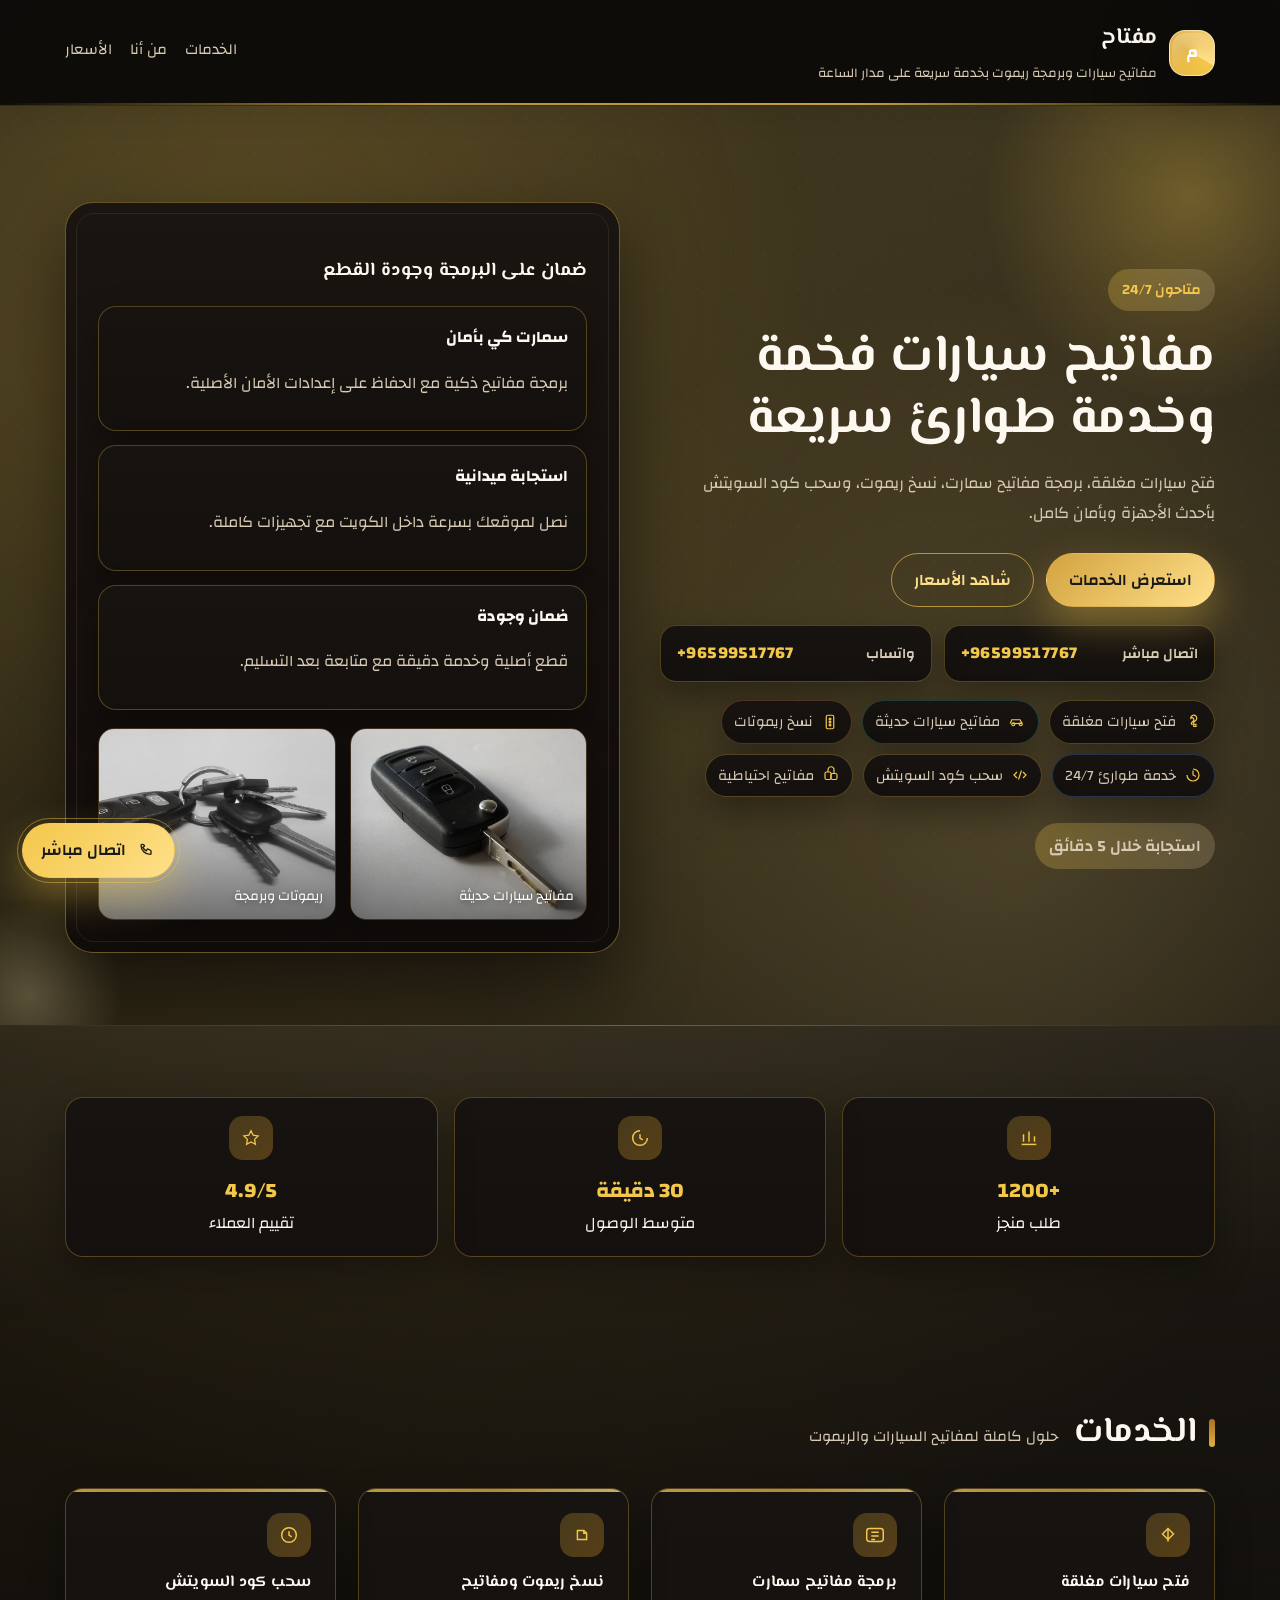
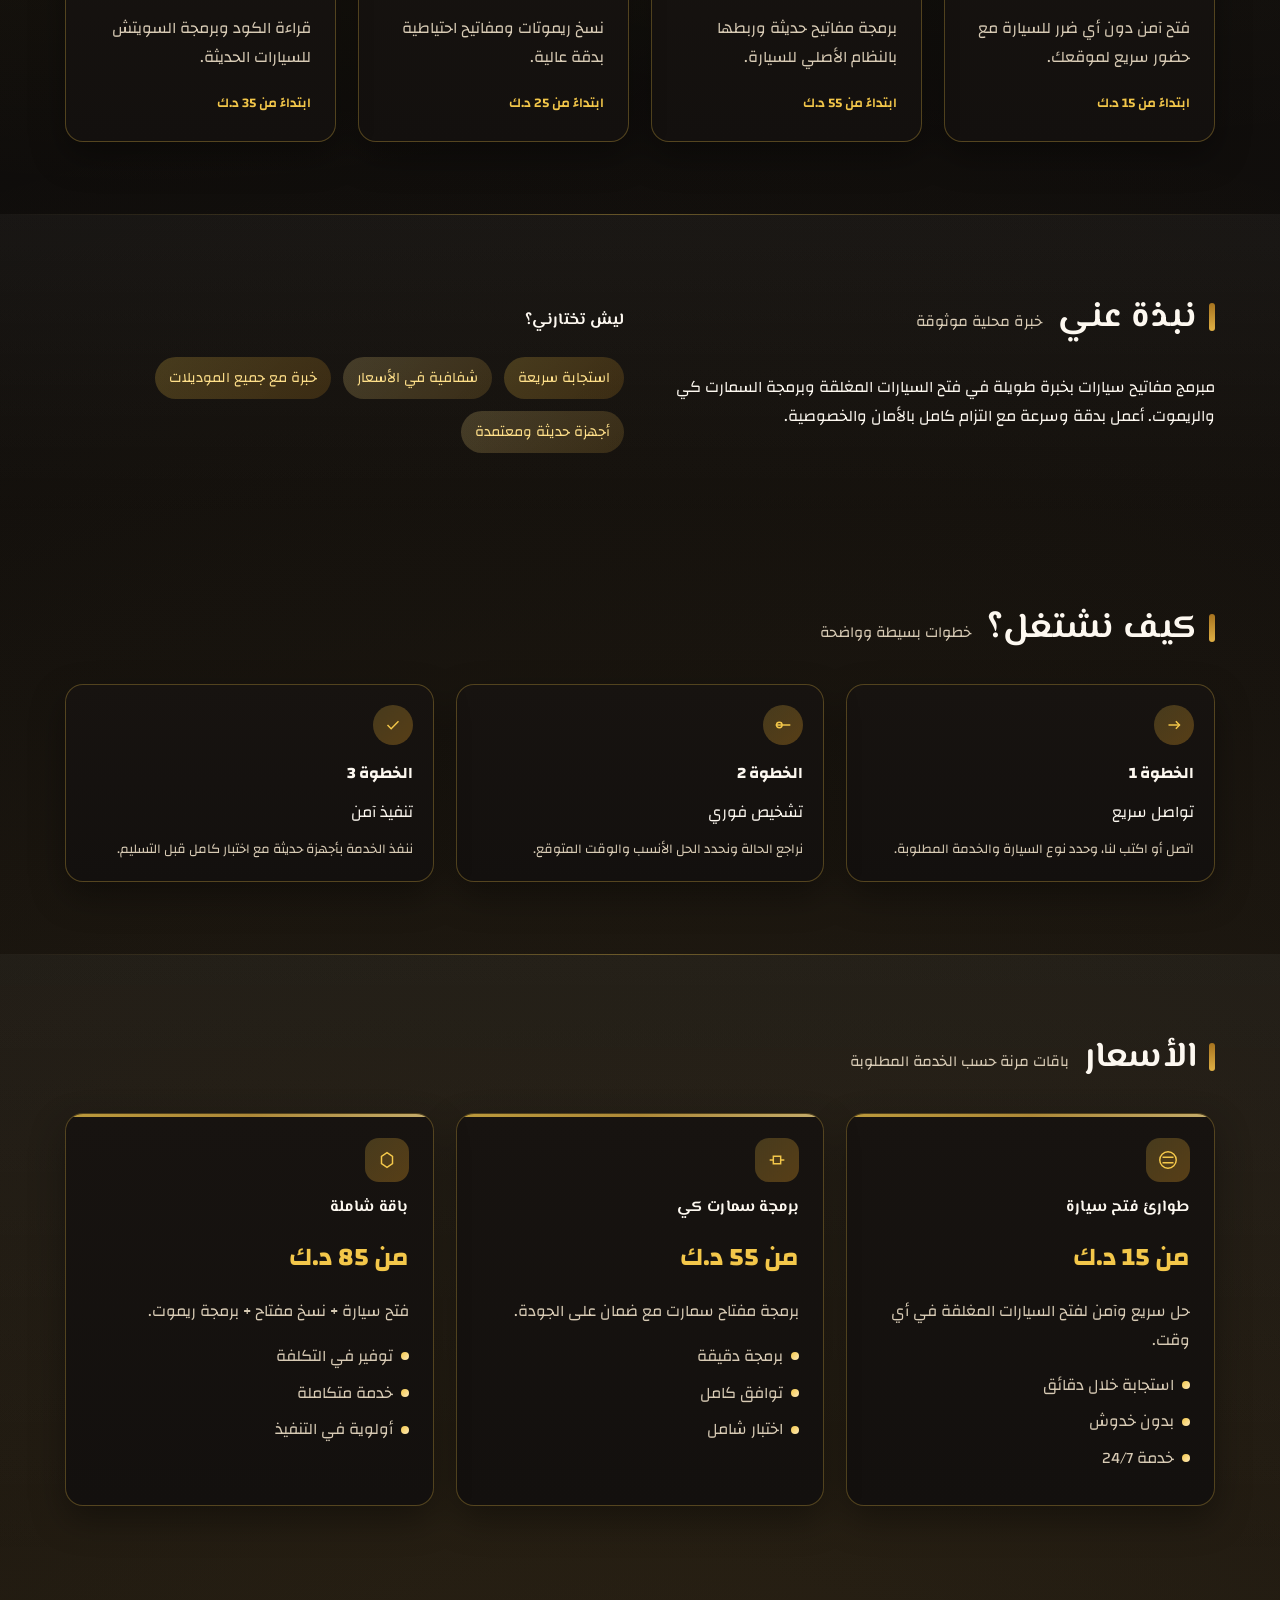
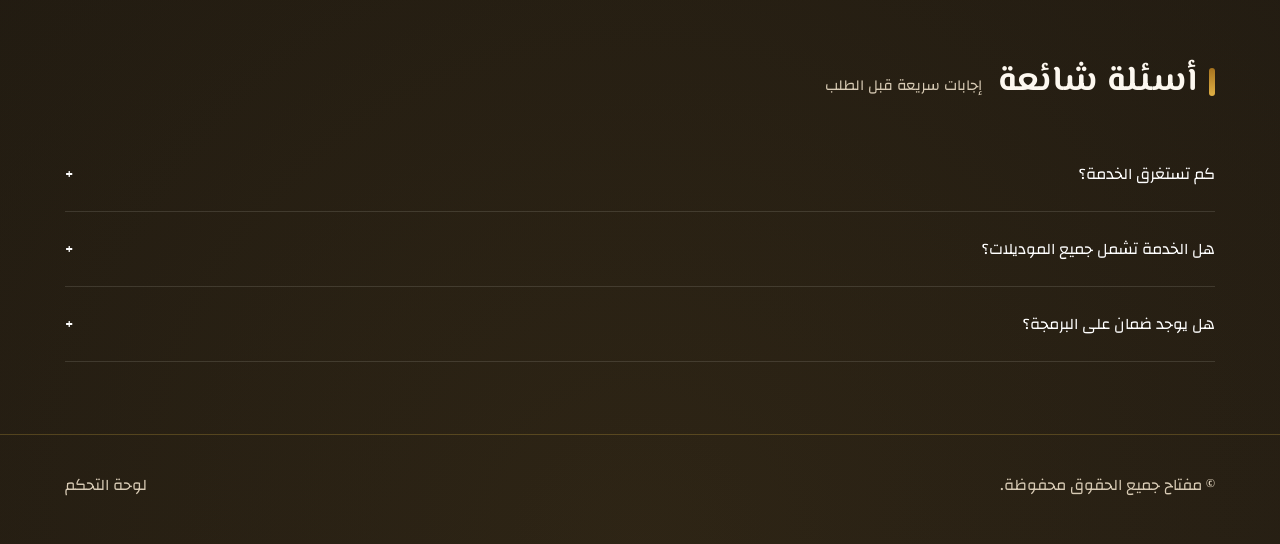
==== commit 886b8658: "Fix Arabic content and contact display" ====
--- a/index.html
+++ b/index.html
@@ -1,13 +1,17 @@
-﻿<!DOCTYPE html>
+<!DOCTYPE html>
 <html lang="ar" dir="rtl">
   <head>
     <meta charset="UTF-8" />
     <meta name="viewport" content="width=device-width, initial-scale=1.0" />
     <meta
+      name="description"
+      content="خدمة مفاتيح سيارات احترافية: فتح سيارات مغلقة، برمجة مفاتيح سمارت، نسخ ريموت، وسحب كود السويتش بأحدث الأجهزة."
+    />
+    <meta
       name="keywords"
-      content="فتح سيارات مغلقة, مفاتيح سيارات, برمجة مفاتيح, نسخ مفاتيح, فتح أبواب سيارات, فتح سيارات بدون ضرر, طوارئ مفاتيح, مبرمج مفاتيح, فتح سيارات قريب"
+      content="مفاتيح سيارات, برمجة مفاتيح, فتح سيارات مغلقة, نسخ ريموت, سمارت كي, سحب كود, سويتش, مفاتيح احتياطية, خدمة طوارئ, مبرمج مفاتيح"
     />
-    <title>مفتاحك | مفاتيح السيارات</title>
+    <title>مفتاح | مفاتيح سيارات وبرمجة مفاتيح</title>
     <link rel="preconnect" href="https://fonts.googleapis.com" />
     <link rel="preconnect" href="https://fonts.gstatic.com" crossorigin />
     <link
@@ -28,8 +32,8 @@
         </div>
         <nav class="nav-links">
           <a href="#services">الخدمات</a>
-          <a href="#about">نبذة</a>
-          <a href="#pricing">الاسعار</a>
+          <a href="#about">من أنا</a>
+          <a href="#pricing">الأسعار</a>
         </nav>
       </div>
     </div>
@@ -43,13 +47,28 @@
           <h2 id="heroTitle"></h2>
           <p id="heroSubtitle"></p>
           <div class="hero-actions">
-            <a class="btn btn-primary" id="ctaPrimary" href="#"></a>
-            <a class="btn btn-secondary" id="ctaSecondary" href="#" target="_blank" rel="noopener"></a>
+            <a class="btn btn-primary" id="ctaPrimary" href="#services"></a>
+            <a class="btn btn-secondary" id="ctaSecondary" href="#pricing"></a>
+          </div>
+          <div class="contact-strip hero-contacts" aria-label="رقم التواصل">
+            <div class="contact-pill">
+              <span>اتصال مباشر</span>
+              <strong id="directPhone" dir="ltr"></strong>
+            </div>
+            <div class="contact-pill">
+              <span>واتساب</span>
+              <strong id="whatsappNumber" dir="ltr"></strong>
+            </div>
           </div>
           <div class="keyword-strip">
             <div class="keyword-pill">
               <svg viewBox="0 0 24 24" aria-hidden="true">
-                <path d="M9 7a4 4 0 1 1 6.9 2.7L13 12v3h-3v-2l2.4-2.3A2 2 0 1 0 9 7Z" fill="none" stroke="currentColor" stroke-width="1.6" />
+                <path
+                  d="M9 7a4 4 0 1 1 6.9 2.7L13 12v3h-3v-2l2.4-2.3A2 2 0 1 0 9 7Z"
+                  fill="none"
+                  stroke="currentColor"
+                  stroke-width="1.6"
+                />
                 <path d="M13 15h3v3h-3z" fill="none" stroke="currentColor" stroke-width="1.6" />
               </svg>
               فتح سيارات مغلقة
@@ -57,24 +76,47 @@
             <div class="keyword-pill">
               <svg viewBox="0 0 24 24" aria-hidden="true">
                 <path d="M3 14l2-5h11l3 5" fill="none" stroke="currentColor" stroke-width="1.6" />
-                <path d="M7 17a2 2 0 1 0 0-4 2 2 0 0 0 0 4Zm10 0a2 2 0 1 0 0-4 2 2 0 0 0 0 4Z" fill="none" stroke="currentColor" stroke-width="1.6" />
+                <path
+                  d="M7 17a2 2 0 1 0 0-4 2 2 0 0 0 0 4Zm10 0a2 2 0 1 0 0-4 2 2 0 0 0 0 4Z"
+                  fill="none"
+                  stroke="currentColor"
+                  stroke-width="1.6"
+                />
                 <path d="M6 14h12" fill="none" stroke="currentColor" stroke-width="1.6" />
               </svg>
               مفاتيح سيارات حديثة
             </div>
             <div class="keyword-pill">
               <svg viewBox="0 0 24 24" aria-hidden="true">
-                <path d="M5 12h14" fill="none" stroke="currentColor" stroke-width="1.6" />
-                <path d="M12 5l7 7-7 7" fill="none" stroke="currentColor" stroke-width="1.6" />
-              </svg>
-              برمجة ونسخ مفاتيح
-            </div>
-            <div class="keyword-pill">
-              <svg viewBox="0 0 24 24" aria-hidden="true">
+                <rect x="7" y="3" width="10" height="18" rx="2" fill="none" stroke="currentColor" stroke-width="1.6" />
+                <circle cx="12" cy="8" r="1.2" fill="none" stroke="currentColor" stroke-width="1.6" />
+                <circle cx="12" cy="12" r="1.2" fill="none" stroke="currentColor" stroke-width="1.6" />
+                <circle cx="12" cy="16" r="1.2" fill="none" stroke="currentColor" stroke-width="1.6" />
+              </svg>
+              نسخ ريموتات
+            </div>
+            <div class="keyword-pill">
+              <svg viewBox="0 0 24 24" aria-hidden="true">
+                <path d="M4 12a8 8 0 1 0 8-8" fill="none" stroke="currentColor" stroke-width="1.6" />
                 <path d="M12 6v6l4 2" fill="none" stroke="currentColor" stroke-width="1.6" />
-                <path d="M4 12a8 8 0 1 0 8-8" fill="none" stroke="currentColor" stroke-width="1.6" />
               </svg>
               خدمة طوارئ 24/7
+            </div>
+            <div class="keyword-pill">
+              <svg viewBox="0 0 24 24" aria-hidden="true">
+                <path d="M8 8l-4 4 4 4" fill="none" stroke="currentColor" stroke-width="1.6" />
+                <path d="M16 8l4 4-4 4" fill="none" stroke="currentColor" stroke-width="1.6" />
+                <path d="M10 18l4-12" fill="none" stroke="currentColor" stroke-width="1.6" />
+              </svg>
+              سحب كود السويتش
+            </div>
+            <div class="keyword-pill">
+              <svg viewBox="0 0 24 24" aria-hidden="true">
+                <rect x="4" y="8" width="8" height="10" rx="2" fill="none" stroke="currentColor" stroke-width="1.6" />
+                <path d="M8 8V5a4 4 0 0 1 8 0v5" fill="none" stroke="currentColor" stroke-width="1.6" />
+                <rect x="12" y="10" width="8" height="8" rx="2" fill="none" stroke="currentColor" stroke-width="1.6" />
+              </svg>
+              مفاتيح احتياطية
             </div>
           </div>
           <p class="badge" id="responseTime"></p>
@@ -83,16 +125,16 @@
           <h3 id="heroHighlight"></h3>
           <div class="hero-meta">
             <div class="meta-card">
-              <strong>ضمان جودة</strong>
-              <p>اختبار كامل قبل تسليم المفتاح.</p>
+              <strong>سمارت كي بأمان</strong>
+              <p>برمجة مفاتيح ذكية مع الحفاظ على إعدادات الأمان الأصلية.</p>
             </div>
             <div class="meta-card">
-              <strong>أجهزة حديثة</strong>
-              <p>أحدث أجهزة البرمجة والتشخيص.</p>
+              <strong>استجابة ميدانية</strong>
+              <p>نصل لموقعك بسرعة داخل الكويت مع تجهيزات كاملة.</p>
             </div>
             <div class="meta-card">
-              <strong>أسعار واضحة</strong>
-              <p>عرض سعر قبل تنفيذ الخدمة.</p>
+              <strong>ضمان وجودة</strong>
+              <p>قطع أصلية وخدمة دقيقة مع متابعة بعد التسليم.</p>
             </div>
           </div>
           <div class="hero-gallery">
@@ -101,8 +143,8 @@
               <figcaption>مفاتيح سيارات حديثة</figcaption>
             </figure>
             <figure>
-              <img src="assets/images/car-remote.jpg" alt="مفاتيح سيارات احتياطية" loading="lazy" />
-              <figcaption>مفاتيح سيارات احتياطية</figcaption>
+              <img src="assets/images/car-remote.jpg" alt="ريموت سيارات وبرمجة" loading="lazy" />
+              <figcaption>ريموتات وبرمجة</figcaption>
             </figure>
           </div>
         </div>
@@ -117,7 +159,7 @@
       <div class="container">
         <div class="section-title">
           <h3>الخدمات</h3>
-          <span>كل ما تحتاجه لمفاتيح سيارتك</span>
+          <span>حلول كاملة لمفاتيح السيارات والريموت</span>
         </div>
         <div class="grid grid-3" id="serviceList"></div>
       </div>
@@ -128,12 +170,12 @@
         <div>
           <div class="section-title">
             <h3 id="aboutTitle"></h3>
-            <span>خبرة ميدانية واحترافية</span>
+            <span>خبرة محلية موثوقة</span>
           </div>
           <p id="aboutBody"></p>
         </div>
         <div>
-          <h4>لماذا تختارني؟</h4>
+          <h4>ليش تختارني؟</h4>
           <div class="tags" id="aboutValues"></div>
         </div>
       </div>
@@ -143,7 +185,7 @@
       <div class="container">
         <div class="section-title">
           <h3>كيف نشتغل؟</h3>
-          <span>خطوات واضحة وسريعة</span>
+          <span>خطوات بسيطة وواضحة</span>
         </div>
         <div class="grid grid-3" id="processList"></div>
       </div>
@@ -152,8 +194,8 @@
     <section class="section" id="pricing">
       <div class="container">
         <div class="section-title">
-          <h3>الاسعار</h3>
-          <span>باقات مرنة حسب احتياجك</span>
+          <h3>الأسعار</h3>
+          <span>باقات مرنة حسب الخدمة المطلوبة</span>
         </div>
         <div class="grid grid-3" id="pricingList"></div>
       </div>
@@ -162,8 +204,8 @@
     <section class="section">
       <div class="container">
         <div class="section-title">
-          <h3>اسئلة شائعة</h3>
-          <span>كل ما تحتاج معرفته قبل الطلب</span>
+          <h3>أسئلة شائعة</h3>
+          <span>إجابات سريعة قبل الطلب</span>
         </div>
         <div id="faqList"></div>
       </div>
--- a/assets/css/styles.css
+++ b/assets/css/styles.css
@@ -377,6 +377,15 @@
   margin: 18px 0 8px;
 }
 
+.hero-contacts .contact-pill {
+  cursor: default;
+}
+
+.hero-contacts .contact-pill:hover {
+  transform: none;
+  box-shadow: var(--shadow-soft);
+}
+
 .contact-pill {
   display: flex;
   align-items: center;
